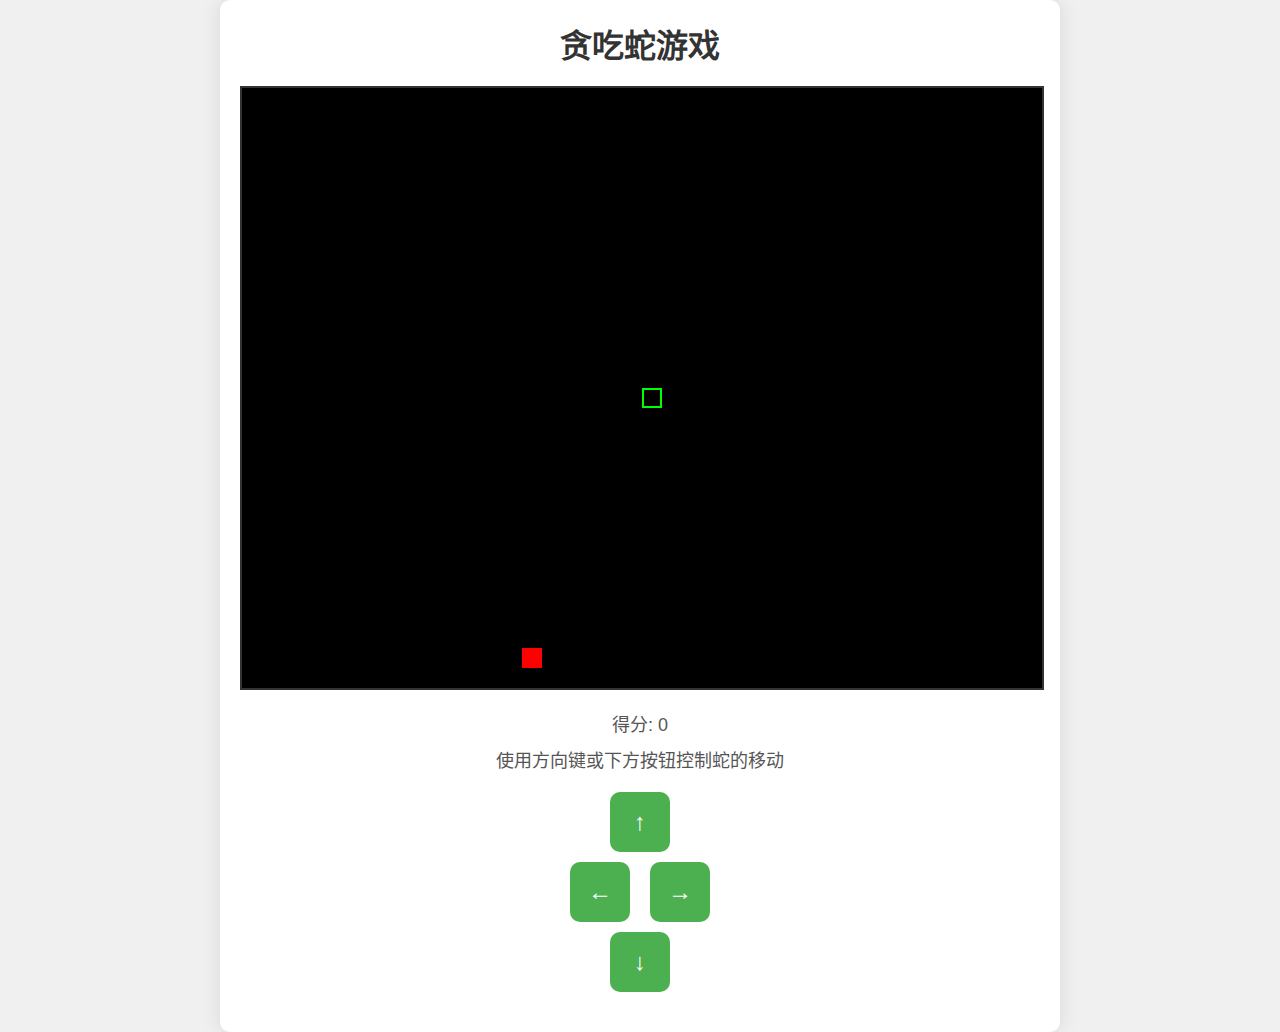
==== index.html @ bedfcc89 "Add files via upload" ====
<!DOCTYPE html>
<html lang="zh-CN">
<head>
    <meta charset="UTF-8">
    <meta name="viewport" content="width=device-width, initial-scale=1.0">
    <title>贪吃蛇游戏</title>
    <link rel="stylesheet" href="style.css">
</head>
<body>
    <div class="game-container">
        <h1>贪吃蛇游戏</h1>
        <canvas id="gameCanvas" width="800" height="600"></canvas>
        <div class="game-info">
            <p>得分: <span id="score">0</span></p>
            <p>使用方向键或下方按钮控制蛇的移动</p>
        </div>
        <div class="controls">
            <button id="upButton">↑</button>
            <div class="horizontal-controls">
                <button id="leftButton">←</button>
                <button id="rightButton">→</button>
            </div>
            <button id="downButton">↓</button>
        </div>
        <div id="gameOver" class="game-over">
            <h2>游戏结束！</h2>
            <p>最终得分: <span id="finalScore">0</span></p>
            <button id="restartButton">重新开始</button>
        </div>
    </div>
    <script src="script.js"></script>
</body>
</html>
---- style.css ----
* {
    margin: 0;
    padding: 0;
    box-sizing: border-box;
}

body {
    font-family: 'Microsoft YaHei', '微软雅黑', sans-serif;
    background-color: #f0f0f0;
    display: flex;
    justify-content: center;
    align-items: center;
    min-height: 100vh;
}

.game-container {
    text-align: center;
    background-color: white;
    padding: 20px;
    border-radius: 10px;
    box-shadow: 0 0 20px rgba(0, 0, 0, 0.1);
    max-width: 840px;
}

h1 {
    color: #333;
    margin-bottom: 20px;
}

canvas {
    background-color: black;
    border: 2px solid #333;
    display: block;
    margin: 0 auto;
}

.game-info {
    margin-top: 20px;
    font-size: 18px;
    color: #555;
}

.game-info p {
    margin: 10px 0;
}

/* 控制按钮样式 */
.controls {
    margin: 20px 0;
    display: flex;
    flex-direction: column;
    align-items: center;
}

.horizontal-controls {
    display: flex;
    justify-content: center;
    gap: 20px;
    margin: 10px 0;
}

.controls button {
    width: 60px;
    height: 60px;
    font-size: 24px;
    background-color: #4CAF50;
    color: white;
    border: none;
    border-radius: 10px;
    cursor: pointer;
    transition: background-color 0.2s;
}

.controls button:hover {
    background-color: #45a049;
}

.controls button:active {
    background-color: #3e8e41;
    transform: scale(0.95);
}

.game-over {
    display: none;
    position: absolute;
    top: 50%;
    left: 50%;
    transform: translate(-50%, -50%);
    background-color: rgba(0, 0, 0, 0.8);
    color: white;
    padding: 30px;
    border-radius: 10px;
    text-align: center;
    z-index: 10;
}

.game-over h2 {
    font-size: 32px;
    margin-bottom: 20px;
    color: #ff3333;
}

.game-over p {
    font-size: 20px;
    margin-bottom: 30px;
}

#restartButton {
    background-color: #4CAF50;
    color: white;
    border: none;
    padding: 10px 20px;
    font-size: 18px;
    border-radius: 5px;
    cursor: pointer;
    transition: background-color 0.3s;
}

#restartButton:hover {
    background-color: #45a049;
}
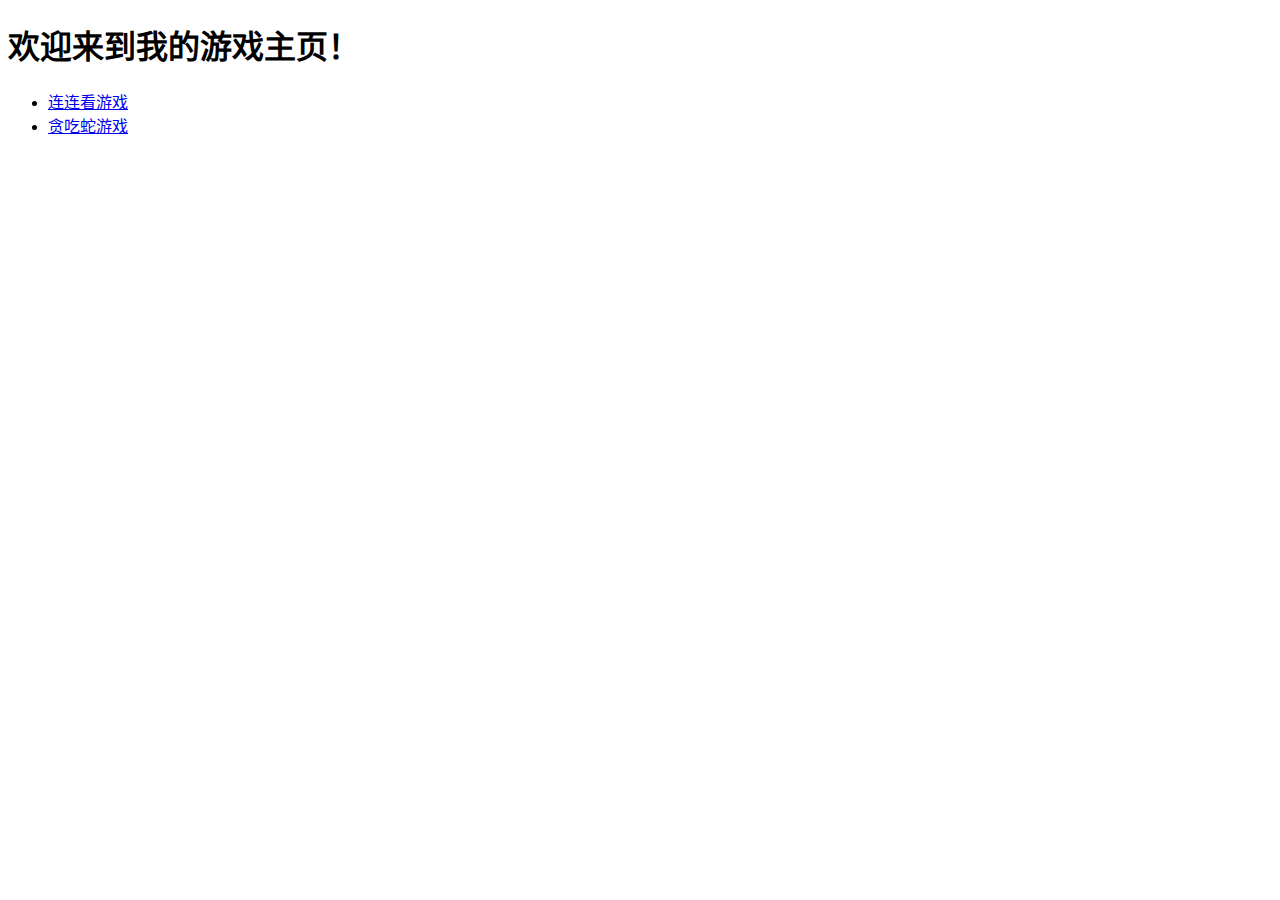
==== commit 0c73819e: "Create index.html" ====
--- a/index.html
+++ b/index.html
@@ -1,33 +1,14 @@
-<!DOCTYPE html>
-<html lang="zh-CN">
-<head>
-    <meta charset="UTF-8">
-    <meta name="viewport" content="width=device-width, initial-scale=1.0">
-    <title>贪吃蛇游戏</title>
-    <link rel="stylesheet" href="style.css">
-</head>
-<body>
-    <div class="game-container">
-        <h1>贪吃蛇游戏</h1>
-        <canvas id="gameCanvas" width="800" height="600"></canvas>
-        <div class="game-info">
-            <p>得分: <span id="score">0</span></p>
-            <p>使用方向键或下方按钮控制蛇的移动</p>
-        </div>
-        <div class="controls">
-            <button id="upButton">↑</button>
-            <div class="horizontal-controls">
-                <button id="leftButton">←</button>
-                <button id="rightButton">→</button>
-            </div>
-            <button id="downButton">↓</button>
-        </div>
-        <div id="gameOver" class="game-over">
-            <h2>游戏结束！</h2>
-            <p>最终得分: <span id="finalScore">0</span></p>
-            <button id="restartButton">重新开始</button>
-        </div>
-    </div>
-    <script src="script.js"></script>
-</body>
-</html>+<!DOCTYPE html>
+<html lang="zh-CN">
+<head>
+    <meta charset="UTF-8">
+    <title>我的游戏主页</title>
+</head>
+<body>
+    <h1>欢迎来到我的游戏主页！</h1>
+    <ul>
+        <li><a href="/lianliankan-game/index.html">连连看游戏</a></li>
+        <li><a href="/snake-game/index.html">贪吃蛇游戏</a></li>
+    </ul>
+</body>
+</html>
